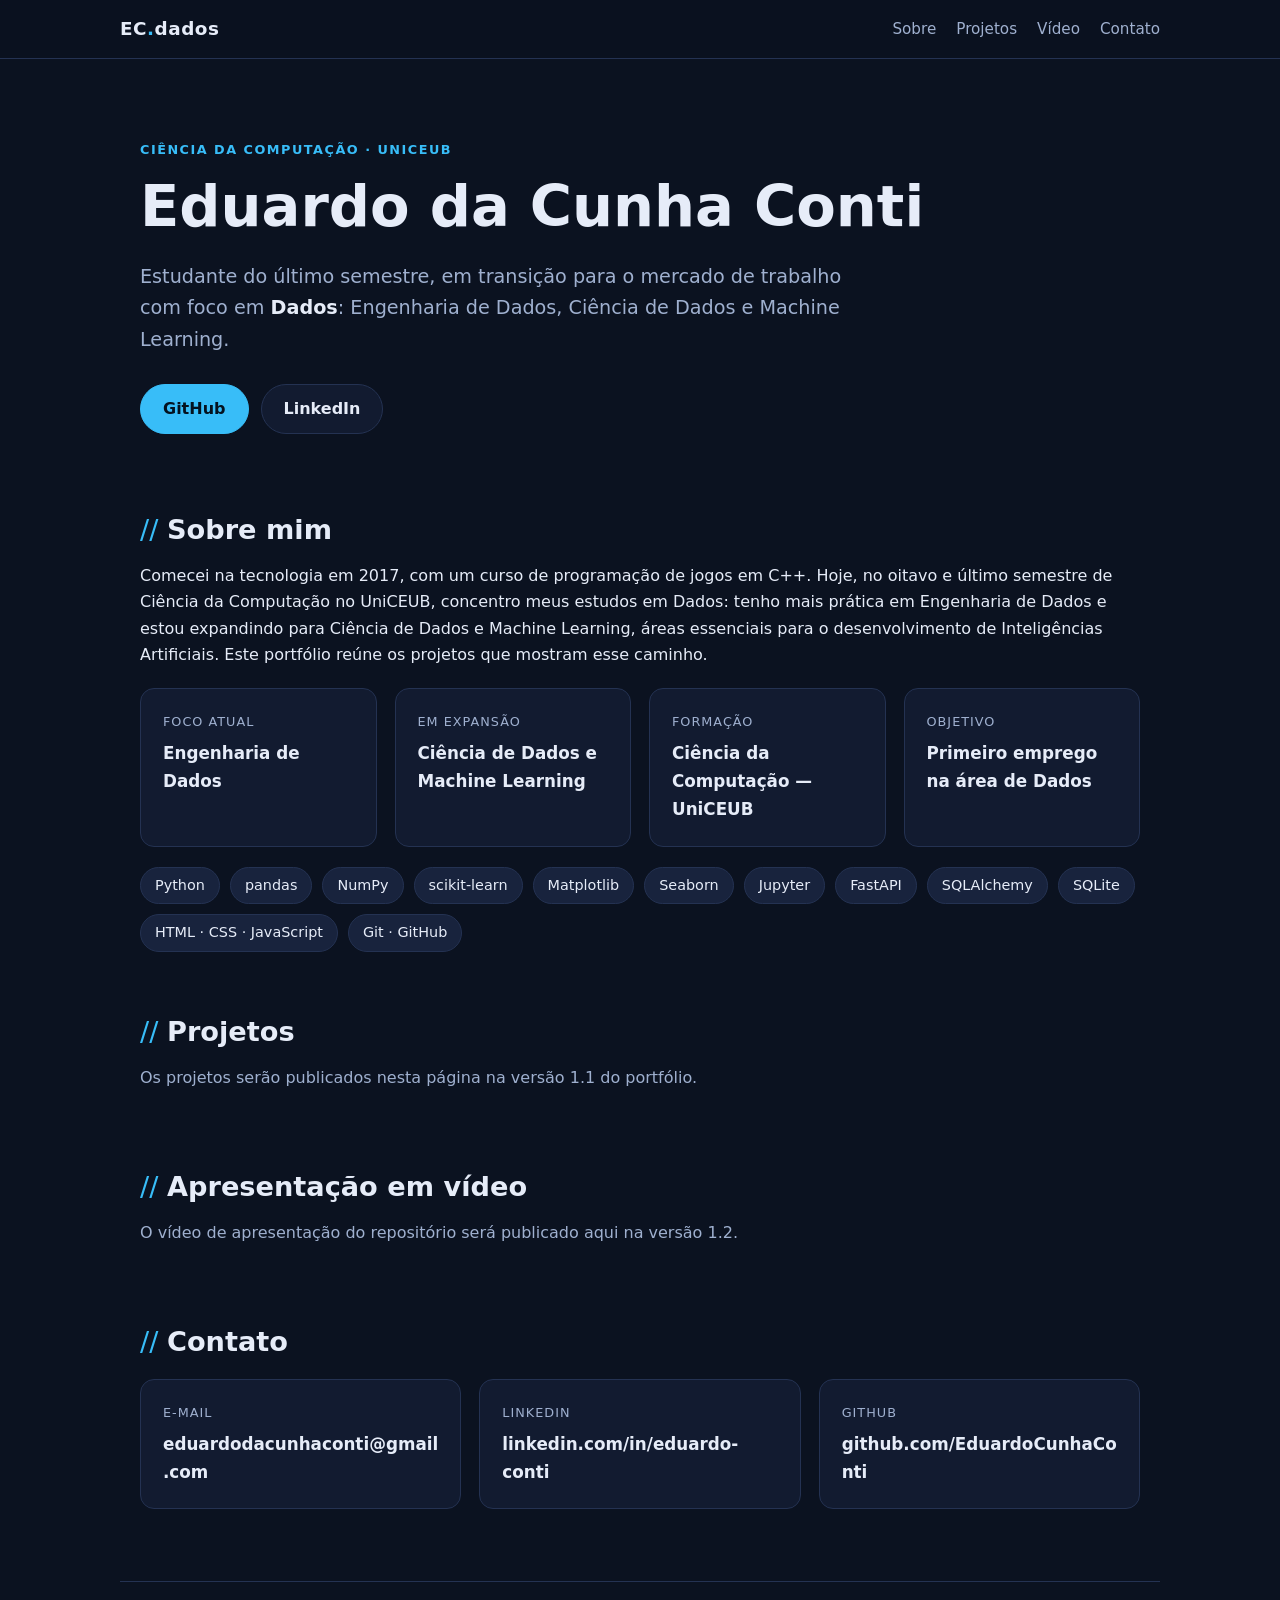
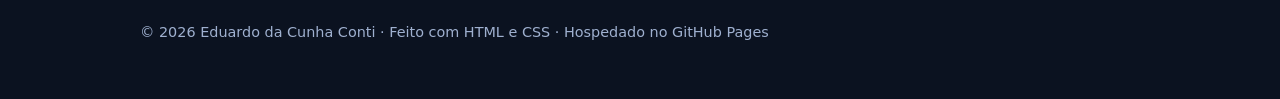
==== docs/index.html @ c6ce87ae "Página inicial do GitHub Pages" ====
<!DOCTYPE html>
<html lang="pt-BR">
<head>
  <meta charset="UTF-8">
  <meta name="viewport" content="width=device-width, initial-scale=1.0">
  <title>Eduardo Conti — Portfólio de Dados</title>
  <meta name="description" content="Portfólio de Eduardo da Cunha Conti: projetos de Engenharia de Dados, Ciência de Dados, Machine Learning e desenvolvimento em Python.">
  <meta name="theme-color" content="#0b1220">
  <link rel="icon" href="data:image/svg+xml,<svg xmlns='http://www.w3.org/2000/svg' viewBox='0 0 100 100'><text y='.9em' font-size='90'>📊</text></svg>">
  <link rel="stylesheet" href="style.css">
</head>
<body>

  <header class="topo">
    <a class="marca" href="#inicio">EC<span>.</span>dados</a>
    <nav aria-label="Navegação principal">
      <a href="#sobre">Sobre</a>
      <a href="#projetos">Projetos</a>
      <!--<a href="#documentos">Documentos</a>-->
      <a href="#video">Vídeo</a>
      <a href="#contato">Contato</a>
    </nav>
  </header>

  <main>

    <section id="inicio" class="hero">
      <p class="eyebrow">Ciência da Computação · UniCEUB</p>
      <h1>Eduardo da Cunha Conti</h1>
      <p class="lead">
        Estudante do último semestre, em transição para o mercado de trabalho com foco em
        <strong>Dados</strong>: Engenharia de Dados, Ciência de Dados e Machine Learning.
      </p>
      <div class="acoes">
        <a class="botao primario" href="https://github.com/EduardoCunhaConti" target="_blank" rel="noopener">GitHub</a>
        <a class="botao" href="https://www.linkedin.com/in/eduardo-conti" target="_blank" rel="noopener">LinkedIn</a>
      </div>
    </section>

    <section id="sobre">
      <h2>Sobre mim</h2>
      <p>
        Comecei na tecnologia em 2017, com um curso de programação de jogos em C++. Hoje, no oitavo
        e último semestre de Ciência da Computação no UniCEUB, concentro meus estudos em Dados: tenho
        mais prática em Engenharia de Dados e estou expandindo para Ciência de Dados e Machine Learning,
        áreas essenciais para o desenvolvimento de Inteligências Artificiais. Este portfólio reúne os
        projetos que mostram esse caminho.
      </p>

      <div class="grade quatro">
        <div class="cartao">
          <span class="rotulo">Foco atual</span>
          <span class="valor">Engenharia de Dados</span>
        </div>
        <div class="cartao">
          <span class="rotulo">Em expansão</span>
          <span class="valor">Ciência de Dados e Machine Learning</span>
        </div>
        <div class="cartao">
          <span class="rotulo">Formação</span>
          <span class="valor">Ciência da Computação — UniCEUB</span>
        </div>
        <div class="cartao">
          <span class="rotulo">Objetivo</span>
          <span class="valor">Primeiro emprego na área de Dados</span>
        </div>
      </div>

      <ul class="chips" aria-label="Tecnologias usadas nos projetos">
        <li>Python</li>
        <li>pandas</li>
        <li>NumPy</li>
        <li>scikit-learn</li>
        <li>Matplotlib</li>
        <li>Seaborn</li>
        <li>Jupyter</li>
        <li>FastAPI</li>
        <li>SQLAlchemy</li>
        <li>SQLite</li>
        <li>HTML · CSS · JavaScript</li>
        <li>Git · GitHub</li>
      </ul>
    </section>

    <section id="projetos">
      <h2>Projetos</h2>
      <p class="em-breve">Os projetos serão publicados nesta página na versão 1.1 do portfólio.</p>
    </section>

    <!--
    <section id="documentos">
      <h2>Documentos e slides</h2>
      <div class="grade">
        <article class="cartao">
          <h3>Documento de apresentação</h3>
          <p>Perfil, interesses de carreira e matriz do Study Hub (Google Docs).</p>
          <div class="links">
            <a href="https://docs.google.com/document/d/1NMVr5dt1AwrAR2Gh6zlucXKTuXcfq4UK/edit?usp=sharing" target="_blank" rel="noopener">Abrir documento →</a>
          </div>
        </article>
        <article class="cartao">
          <h3>Slides: matriz e arquitetura</h3>
          <p>Matriz de conteúdos e diagrama de hierarquia do portfólio (PDF).</p>
          <div class="links">
            <a href="documentos/StudyHub_Slides.pdf" target="_blank" rel="noopener">Abrir slides →</a>
          </div>
        </article>
        <article class="cartao">
          <h3>Pitch do Study Hub (Fase 1)</h3>
          <p>Vídeo de apresentação de 5 minutos no YouTube.</p>
          <div class="links">
            <a href="https://www.youtube.com/watch?v=4HhmMSSbhYc" target="_blank" rel="noopener">Assistir no YouTube →</a>
          </div>
        </article>
      </div>
    </section>
-->

    <section id="video">
      <h2>Apresentação em vídeo</h2>
      <p class="em-breve">O vídeo de apresentação do repositório será publicado aqui na versão 1.2.</p>
    </section>

    <section id="contato">
      <h2>Contato</h2>
      <div class="grade">
        <article class="cartao">
          <span class="rotulo">E-mail</span>
          <a class="valor" href="mailto:eduardodacunhaconti@gmail.com">eduardodacunhaconti@gmail.com</a>
        </article>
        <article class="cartao">
          <span class="rotulo">LinkedIn</span>
          <a class="valor" href="https://www.linkedin.com/in/eduardo-conti" target="_blank" rel="noopener">linkedin.com/in/eduardo-conti</a>
        </article>
        <article class="cartao">
          <span class="rotulo">GitHub</span>
          <a class="valor" href="https://github.com/EduardoCunhaConti" target="_blank" rel="noopener">github.com/EduardoCunhaConti</a>
        </article>
      </div>
    </section>

  </main>

  <footer>
    <p>© 2026 Eduardo da Cunha Conti · Feito com HTML e CSS · Hospedado no GitHub Pages</p>
  </footer>

</body>
</html>
---- docs/style.css ----
/* ============================================================
   PortfolioHub — Eduardo da Cunha Conti
   Folha de estilos do site (GitHub Pages)
   ============================================================ */

:root {
  --bg: #0b1220;
  --superficie: #121b30;
  --superficie-2: #18233d;
  --borda: #243252;
  --texto: #e6ecf8;
  --suave: #9fb0cf;
  --destaque: #38bdf8;
  --destaque-2: #818cf8;
  --raio: 14px;
  --largura: 1040px;
}

* { box-sizing: border-box; }

html { scroll-behavior: smooth; }

body {
  margin: 0;
  background: var(--bg);
  color: var(--texto);
  font-family: system-ui, -apple-system, "Segoe UI", Roboto, Arial, sans-serif;
  line-height: 1.65;
}

a { color: var(--destaque); text-decoration: none; }
a:hover { text-decoration: underline; }
a:focus-visible, .botao:focus-visible {
  outline: 3px solid var(--destaque-2);
  outline-offset: 3px;
  border-radius: 8px;
}

/* ---------- Cabeçalho ---------- */
.topo {
  position: sticky;
  top: 0;
  z-index: 10;
  display: flex;
  flex-wrap: wrap;
  align-items: center;
  justify-content: space-between;
  gap: 8px 24px;
  padding: 14px max(20px, calc((100% - var(--largura)) / 2));
  background: rgba(11, 18, 32, 0.92);
  border-bottom: 1px solid var(--borda);
  backdrop-filter: blur(8px);
}

.marca { font-weight: 800; font-size: 1.15rem; color: var(--texto); letter-spacing: 0.5px; }
.marca span { color: var(--destaque); }
.marca:hover { text-decoration: none; }

.topo nav { display: flex; flex-wrap: wrap; gap: 4px 20px; }
.topo nav a { color: var(--suave); font-size: 0.95rem; }
.topo nav a:hover { color: var(--texto); text-decoration: none; }

/* ---------- Estrutura geral ---------- */
main, footer { max-width: var(--largura); margin: 0 auto; padding: 0 20px; }

section { padding: 56px 0 8px; scroll-margin-top: 80px; }

h1, h2, h3 { line-height: 1.2; margin: 0 0 14px; }
h2 { font-size: 1.7rem; }
h2::before { content: "// "; color: var(--destaque); font-weight: 400; }
h3 { font-size: 1.1rem; }

.muted, .em-breve { color: var(--suave); }

/* ---------- Hero ---------- */
.hero { padding: 80px 0 24px; }
.eyebrow { color: var(--destaque); font-weight: 600; letter-spacing: 1.5px; text-transform: uppercase; font-size: 0.8rem; margin: 0 0 12px; }
.hero h1 { font-size: clamp(2.2rem, 6vw, 3.6rem); }
.lead { font-size: 1.2rem; color: var(--suave); max-width: 720px; }
.lead strong { color: var(--texto); }
.acoes { display: flex; flex-wrap: wrap; gap: 12px; margin-top: 28px; }

.botao {
  display: inline-block;
  padding: 11px 22px;
  border: 1px solid var(--borda);
  border-radius: 999px;
  color: var(--texto);
  font-weight: 600;
  background: var(--superficie);
}
.botao:hover { text-decoration: none; border-color: var(--destaque); }
.botao.primario { background: var(--destaque); border-color: var(--destaque); color: #04121f; }
.botao.primario:hover { filter: brightness(1.08); }

/* ---------- Cartões e grades ---------- */
.grade { display: grid; grid-template-columns: repeat(auto-fit, minmax(260px, 1fr)); gap: 18px; margin-top: 20px; }
.grade.quatro { grid-template-columns: repeat(auto-fit, minmax(210px, 1fr)); }

.cartao {
  display: flex;
  flex-direction: column;
  gap: 8px;
  padding: 22px;
  background: var(--superficie);
  border: 1px solid var(--borda);
  border-radius: var(--raio);
  transition: transform 0.15s ease, border-color 0.15s ease;
}
.cartao:hover { transform: translateY(-3px); border-color: var(--destaque); }
.cartao p { margin: 0; color: var(--suave); font-size: 0.97rem; }
.cartao .rotulo { color: var(--suave); font-size: 0.8rem; text-transform: uppercase; letter-spacing: 1px; }
.cartao .valor { font-size: 1.05rem; font-weight: 700; color: var(--texto); overflow-wrap: anywhere; }

.selo {
  align-self: flex-start;
  padding: 3px 11px;
  border-radius: 999px;
  font-size: 0.75rem;
  font-weight: 700;
  background: var(--superficie-2);
  color: var(--destaque);
  border: 1px solid var(--borda);
}
.selo.pessoal { color: #a5b4fc; }
.selo.curso { color: #86efac; }

.tags { font-size: 0.85rem; color: var(--destaque-2); }
.links { display: flex; flex-wrap: wrap; gap: 6px 16px; margin-top: auto; padding-top: 10px; font-size: 0.92rem; font-weight: 600; }

/* ---------- Tecnologias ---------- */
.chips { display: flex; flex-wrap: wrap; gap: 10px; padding: 0; margin: 20px 0 0; list-style: none; }
.chips li {
  padding: 6px 14px;
  background: var(--superficie-2);
  border: 1px solid var(--borda);
  border-radius: 999px;
  font-size: 0.9rem;
}

/* ---------- Vídeo ---------- */
.video { position: relative; width: 100%; aspect-ratio: 16 / 9; margin-top: 20px; border-radius: var(--raio); overflow: hidden; border: 1px solid var(--borda); }
.video iframe { position: absolute; inset: 0; width: 100%; height: 100%; border: 0; }

/* ---------- Rodapé ---------- */
footer { margin-top: 64px; padding-top: 24px; padding-bottom: 40px; border-top: 1px solid var(--borda); color: var(--suave); font-size: 0.9rem; }

@media (max-width: 560px) {
  section { padding-top: 40px; }
  .hero { padding-top: 48px; }
}
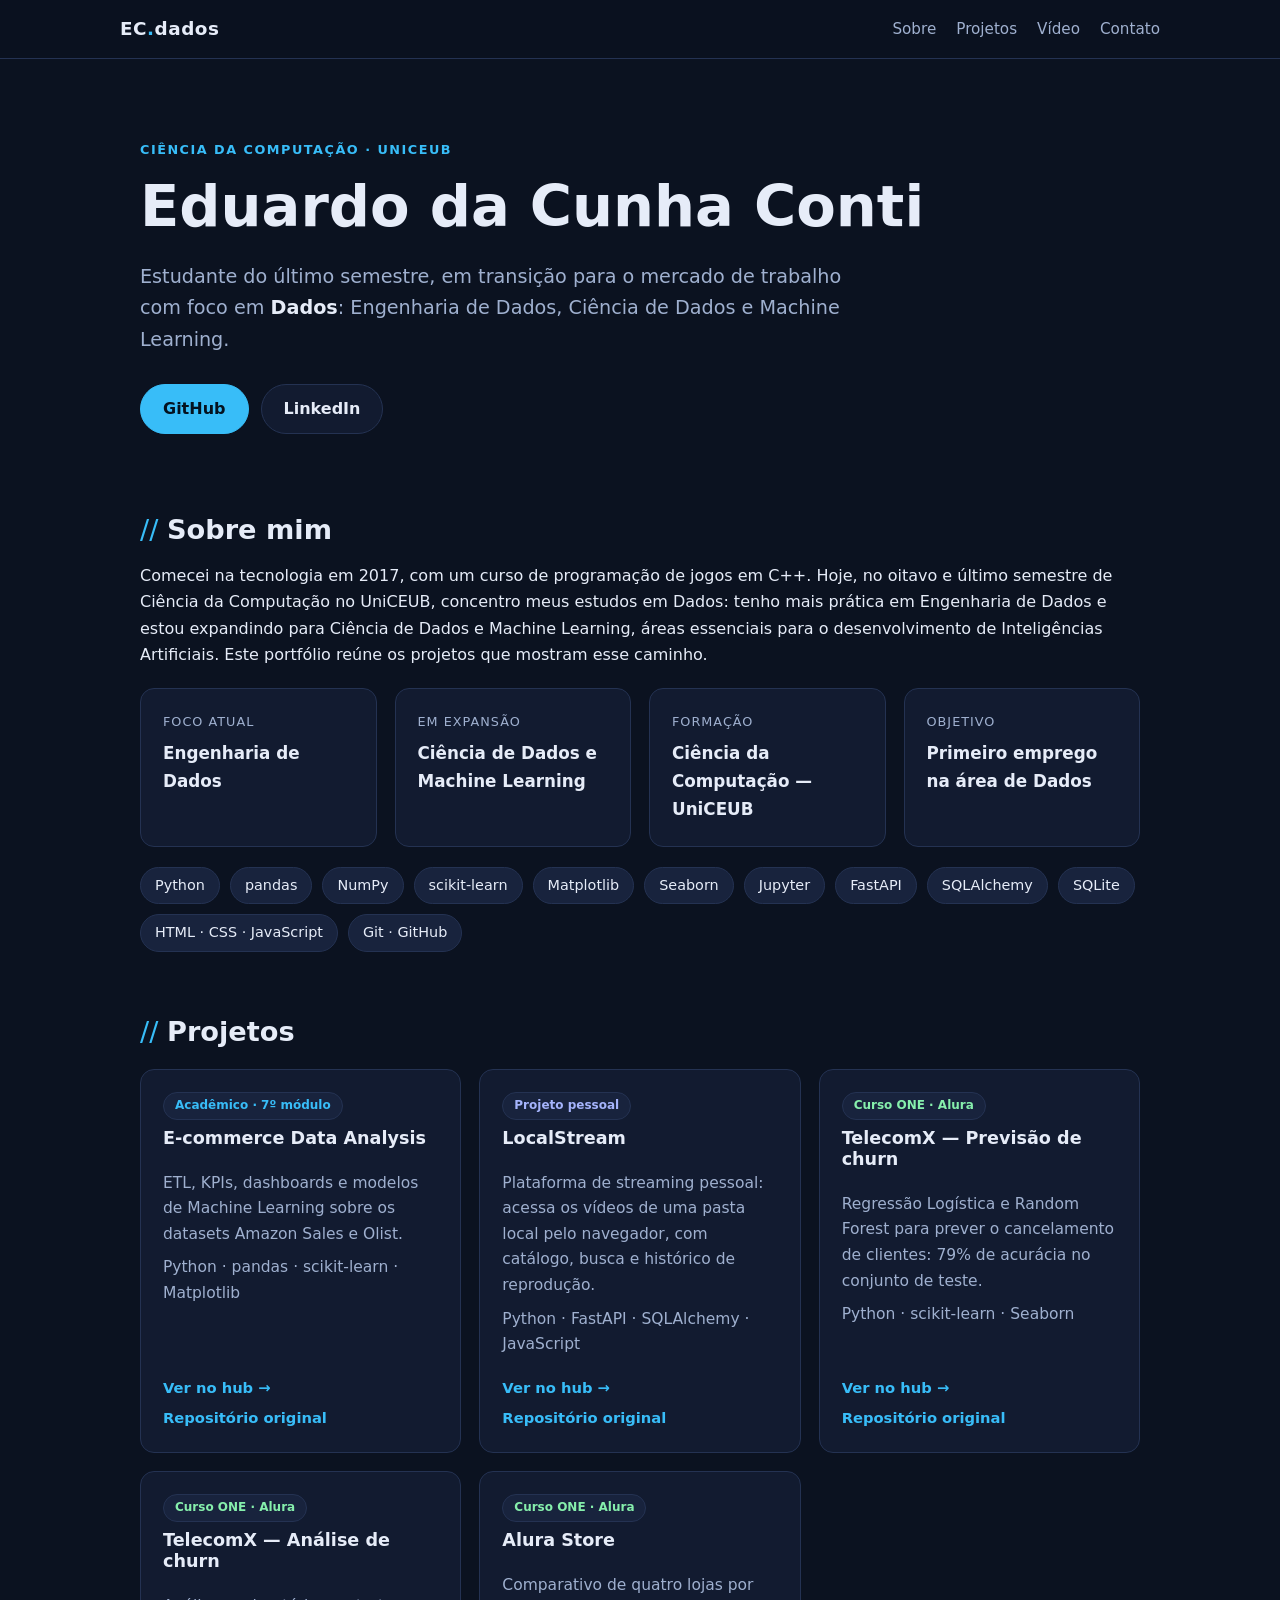
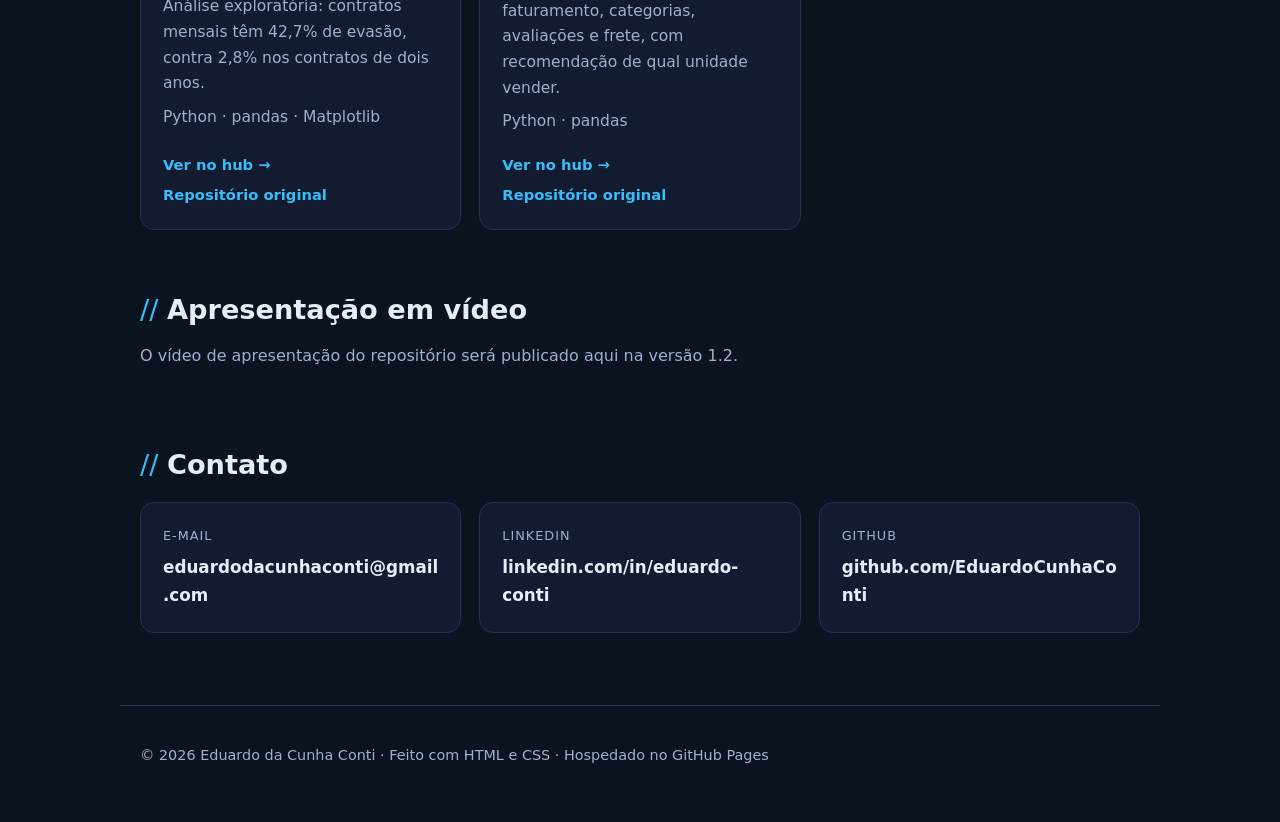
==== commit a5c6e4e5: "Exibição dos projetos na página" ====
--- a/docs/index.html
+++ b/docs/index.html
@@ -84,7 +84,63 @@
 
     <section id="projetos">
       <h2>Projetos</h2>
-      <p class="em-breve">Os projetos serão publicados nesta página na versão 1.1 do portfólio.</p>
+      <div class="grade">
+
+        <article class="cartao">
+          <span class="selo">Acadêmico · 7º módulo</span>
+          <h3>E-commerce Data Analysis</h3>
+          <p>ETL, KPIs, dashboards e modelos de Machine Learning sobre os datasets Amazon Sales e Olist.</p>
+          <p class="tags">Python · pandas · scikit-learn · Matplotlib</p>
+          <div class="links">
+            <a href="https://github.com/EduardoCunhaConti/PortfolioHub/tree/main/projetos-academicos/ciencia-de-dados-ecommerce" target="_blank" rel="noopener">Ver no hub →</a>
+            <a href="https://github.com/EduardoCunhaConti/Ecommerce-Data-Analysis" target="_blank" rel="noopener">Repositório original</a>
+          </div>
+        </article>
+
+        <article class="cartao">
+          <span class="selo pessoal">Projeto pessoal</span>
+          <h3>LocalStream</h3>
+          <p>Plataforma de streaming pessoal: acessa os vídeos de uma pasta local pelo navegador, com catálogo, busca e histórico de reprodução.</p>
+          <p class="tags">Python · FastAPI · SQLAlchemy · JavaScript</p>
+          <div class="links">
+            <a href="https://github.com/EduardoCunhaConti/PortfolioHub/tree/main/projetos-pessoais/localstream" target="_blank" rel="noopener">Ver no hub →</a>
+            <a href="https://github.com/EduardoCunhaConti/LocalStream" target="_blank" rel="noopener">Repositório original</a>
+          </div>
+        </article>
+
+        <article class="cartao">
+          <span class="selo curso">Curso ONE · Alura</span>
+          <h3>TelecomX — Previsão de churn</h3>
+          <p>Regressão Logística e Random Forest para prever o cancelamento de clientes: 79% de acurácia no conjunto de teste.</p>
+          <p class="tags">Python · scikit-learn · Seaborn</p>
+          <div class="links">
+            <a href="https://github.com/EduardoCunhaConti/PortfolioHub/tree/main/projetos-de-cursos/alura-telecomx-parte-2" target="_blank" rel="noopener">Ver no hub →</a>
+            <a href="https://github.com/EduardoCunhaConti/Challenge-Alura-TelecomX-Parte-2" target="_blank" rel="noopener">Repositório original</a>
+          </div>
+        </article>
+
+        <article class="cartao">
+          <span class="selo curso">Curso ONE · Alura</span>
+          <h3>TelecomX — Análise de churn</h3>
+          <p>Análise exploratória: contratos mensais têm 42,7% de evasão, contra 2,8% nos contratos de dois anos.</p>
+          <p class="tags">Python · pandas · Matplotlib</p>
+          <div class="links">
+            <a href="https://github.com/EduardoCunhaConti/PortfolioHub/tree/main/projetos-de-cursos/alura-telecomx-parte-1" target="_blank" rel="noopener">Ver no hub →</a>
+            <a href="https://github.com/EduardoCunhaConti/Challenge-Alura-TelecomX" target="_blank" rel="noopener">Repositório original</a>
+          </div>
+        </article>
+
+        <article class="cartao">
+          <span class="selo curso">Curso ONE · Alura</span>
+          <h3>Alura Store</h3>
+          <p>Comparativo de quatro lojas por faturamento, categorias, avaliações e frete, com recomendação de qual unidade vender.</p>
+          <p class="tags">Python · pandas</p>
+          <div class="links">
+            <a href="https://github.com/EduardoCunhaConti/PortfolioHub/tree/main/projetos-de-cursos/alura-store" target="_blank" rel="noopener">Ver no hub →</a>
+            <a href="https://github.com/EduardoCunhaConti/Challenge-Alura-Store" target="_blank" rel="noopener">Repositório original</a>
+          </div>
+        </article>
+      </div>
     </section>
 
     <!--
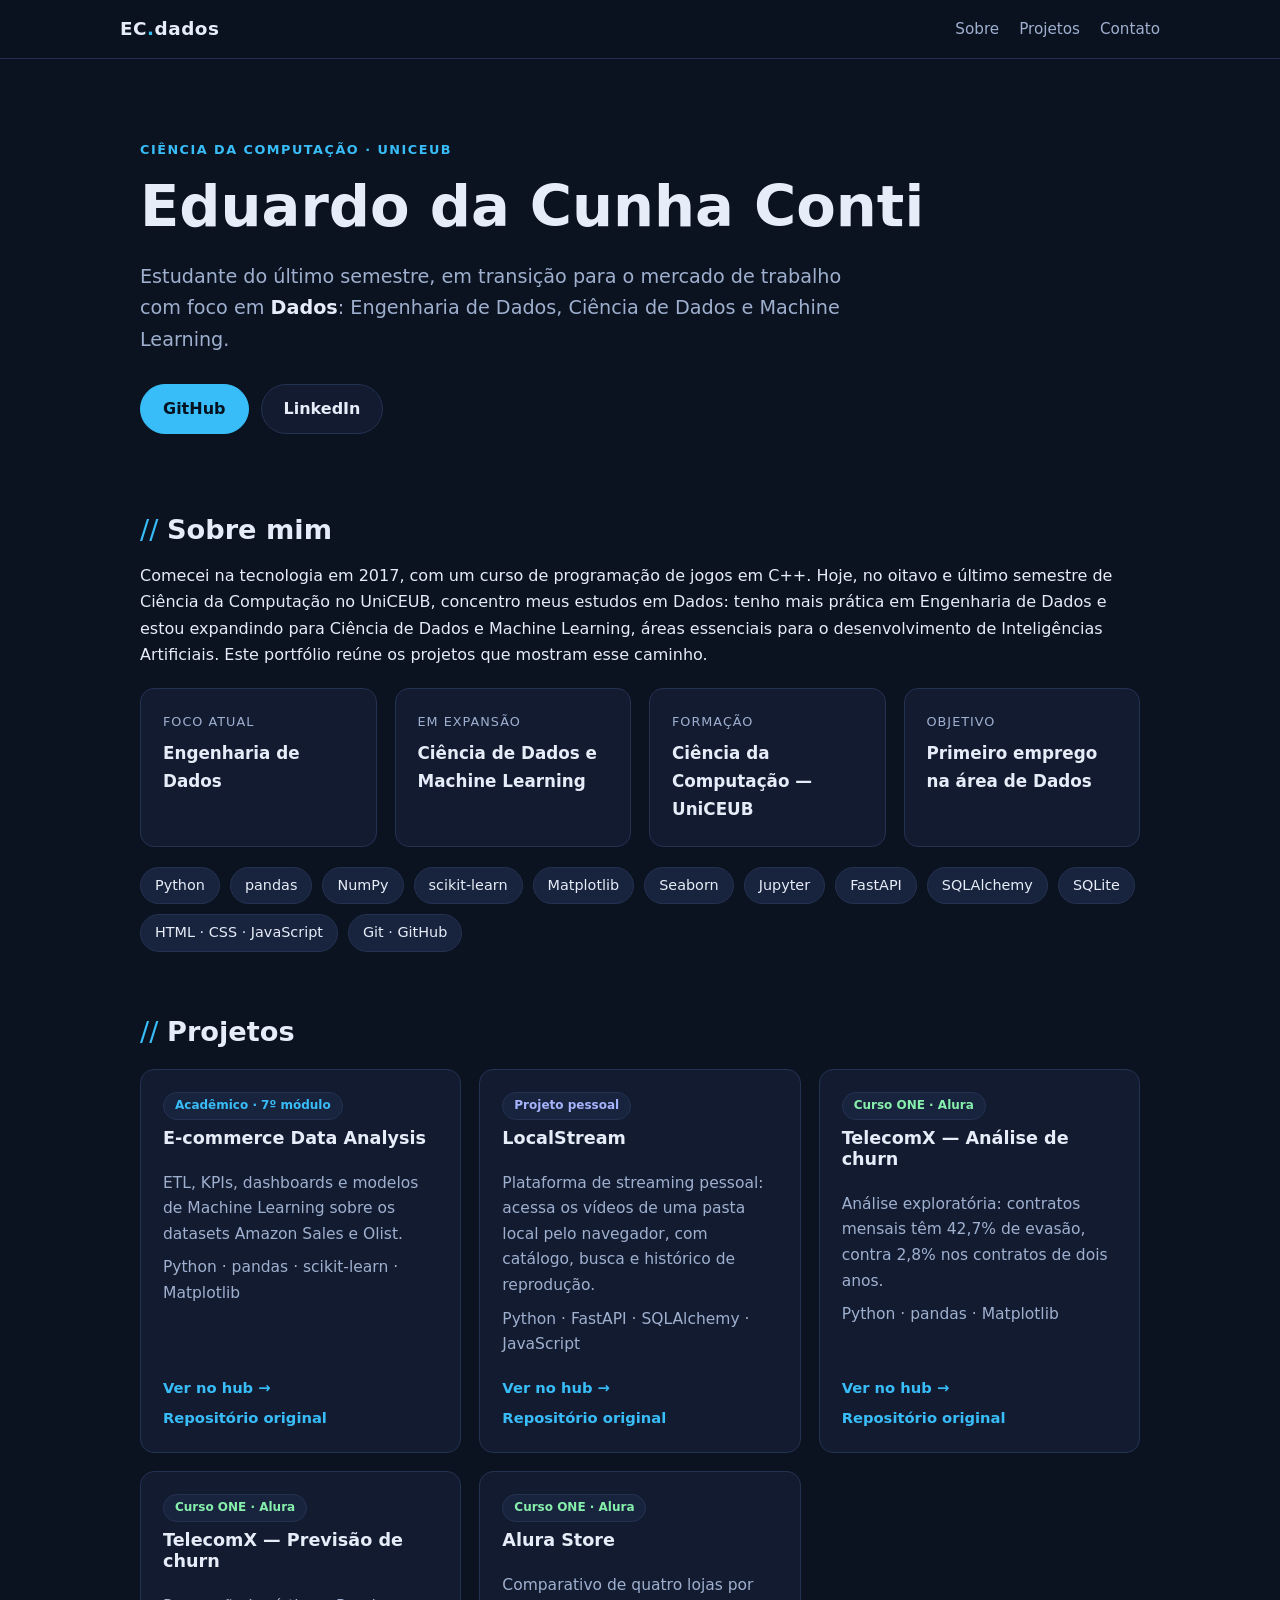
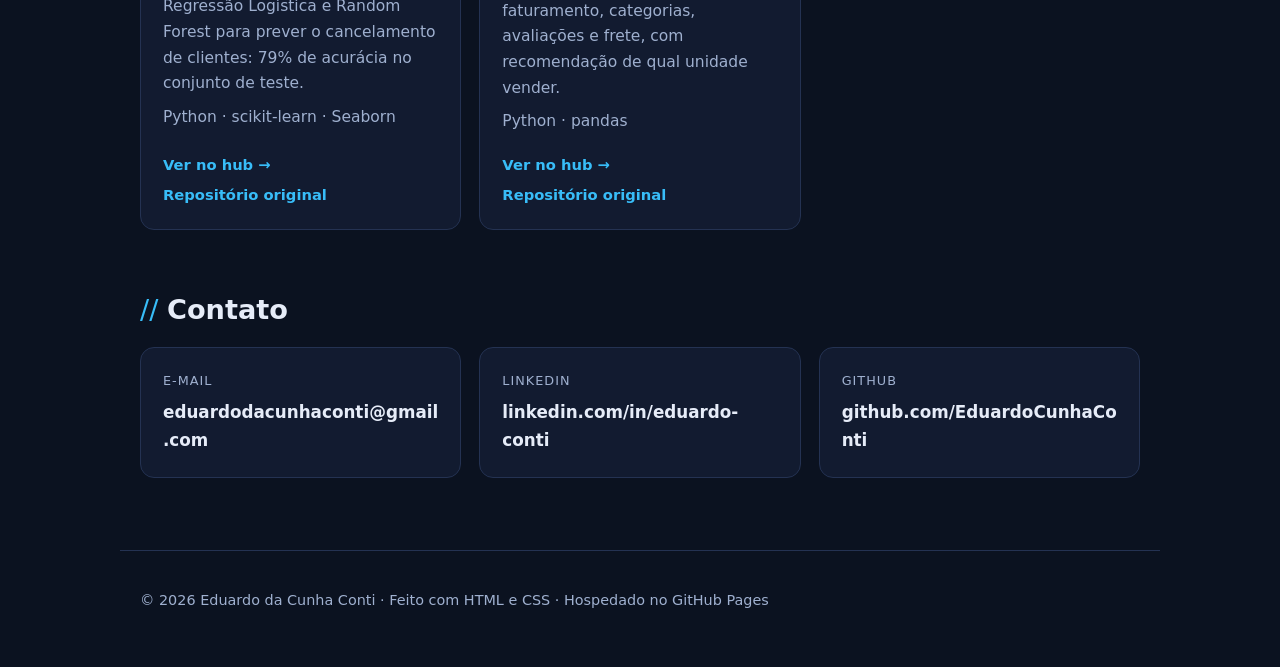
==== commit ab28e4ec: "Remoção da seção de vídeo do site" ====
--- a/docs/index.html
+++ b/docs/index.html
@@ -16,8 +16,6 @@
     <nav aria-label="Navegação principal">
       <a href="#sobre">Sobre</a>
       <a href="#projetos">Projetos</a>
-      <!--<a href="#documentos">Documentos</a>-->
-      <a href="#video">Vídeo</a>
       <a href="#contato">Contato</a>
     </nav>
   </header>
@@ -107,7 +105,18 @@
             <a href="https://github.com/EduardoCunhaConti/LocalStream" target="_blank" rel="noopener">Repositório original</a>
           </div>
         </article>
-
+        
+        <article class="cartao">
+          <span class="selo curso">Curso ONE · Alura</span>
+          <h3>TelecomX — Análise de churn</h3>
+          <p>Análise exploratória: contratos mensais têm 42,7% de evasão, contra 2,8% nos contratos de dois anos.</p>
+          <p class="tags">Python · pandas · Matplotlib</p>
+          <div class="links">
+            <a href="https://github.com/EduardoCunhaConti/PortfolioHub/tree/main/projetos-de-cursos/alura-telecomx-parte-1" target="_blank" rel="noopener">Ver no hub →</a>
+            <a href="https://github.com/EduardoCunhaConti/Challenge-Alura-TelecomX" target="_blank" rel="noopener">Repositório original</a>
+          </div>
+        </article>
+        
         <article class="cartao">
           <span class="selo curso">Curso ONE · Alura</span>
           <h3>TelecomX — Previsão de churn</h3>
@@ -116,17 +125,6 @@
           <div class="links">
             <a href="https://github.com/EduardoCunhaConti/PortfolioHub/tree/main/projetos-de-cursos/alura-telecomx-parte-2" target="_blank" rel="noopener">Ver no hub →</a>
             <a href="https://github.com/EduardoCunhaConti/Challenge-Alura-TelecomX-Parte-2" target="_blank" rel="noopener">Repositório original</a>
-          </div>
-        </article>
-
-        <article class="cartao">
-          <span class="selo curso">Curso ONE · Alura</span>
-          <h3>TelecomX — Análise de churn</h3>
-          <p>Análise exploratória: contratos mensais têm 42,7% de evasão, contra 2,8% nos contratos de dois anos.</p>
-          <p class="tags">Python · pandas · Matplotlib</p>
-          <div class="links">
-            <a href="https://github.com/EduardoCunhaConti/PortfolioHub/tree/main/projetos-de-cursos/alura-telecomx-parte-1" target="_blank" rel="noopener">Ver no hub →</a>
-            <a href="https://github.com/EduardoCunhaConti/Challenge-Alura-TelecomX" target="_blank" rel="noopener">Repositório original</a>
           </div>
         </article>
 
@@ -141,40 +139,6 @@
           </div>
         </article>
       </div>
-    </section>
-
-    <!--
-    <section id="documentos">
-      <h2>Documentos e slides</h2>
-      <div class="grade">
-        <article class="cartao">
-          <h3>Documento de apresentação</h3>
-          <p>Perfil, interesses de carreira e matriz do Study Hub (Google Docs).</p>
-          <div class="links">
-            <a href="https://docs.google.com/document/d/1NMVr5dt1AwrAR2Gh6zlucXKTuXcfq4UK/edit?usp=sharing" target="_blank" rel="noopener">Abrir documento →</a>
-          </div>
-        </article>
-        <article class="cartao">
-          <h3>Slides: matriz e arquitetura</h3>
-          <p>Matriz de conteúdos e diagrama de hierarquia do portfólio (PDF).</p>
-          <div class="links">
-            <a href="documentos/StudyHub_Slides.pdf" target="_blank" rel="noopener">Abrir slides →</a>
-          </div>
-        </article>
-        <article class="cartao">
-          <h3>Pitch do Study Hub (Fase 1)</h3>
-          <p>Vídeo de apresentação de 5 minutos no YouTube.</p>
-          <div class="links">
-            <a href="https://www.youtube.com/watch?v=4HhmMSSbhYc" target="_blank" rel="noopener">Assistir no YouTube →</a>
-          </div>
-        </article>
-      </div>
-    </section>
--->
-
-    <section id="video">
-      <h2>Apresentação em vídeo</h2>
-      <p class="em-breve">O vídeo de apresentação do repositório será publicado aqui na versão 1.2.</p>
     </section>
 
     <section id="contato">
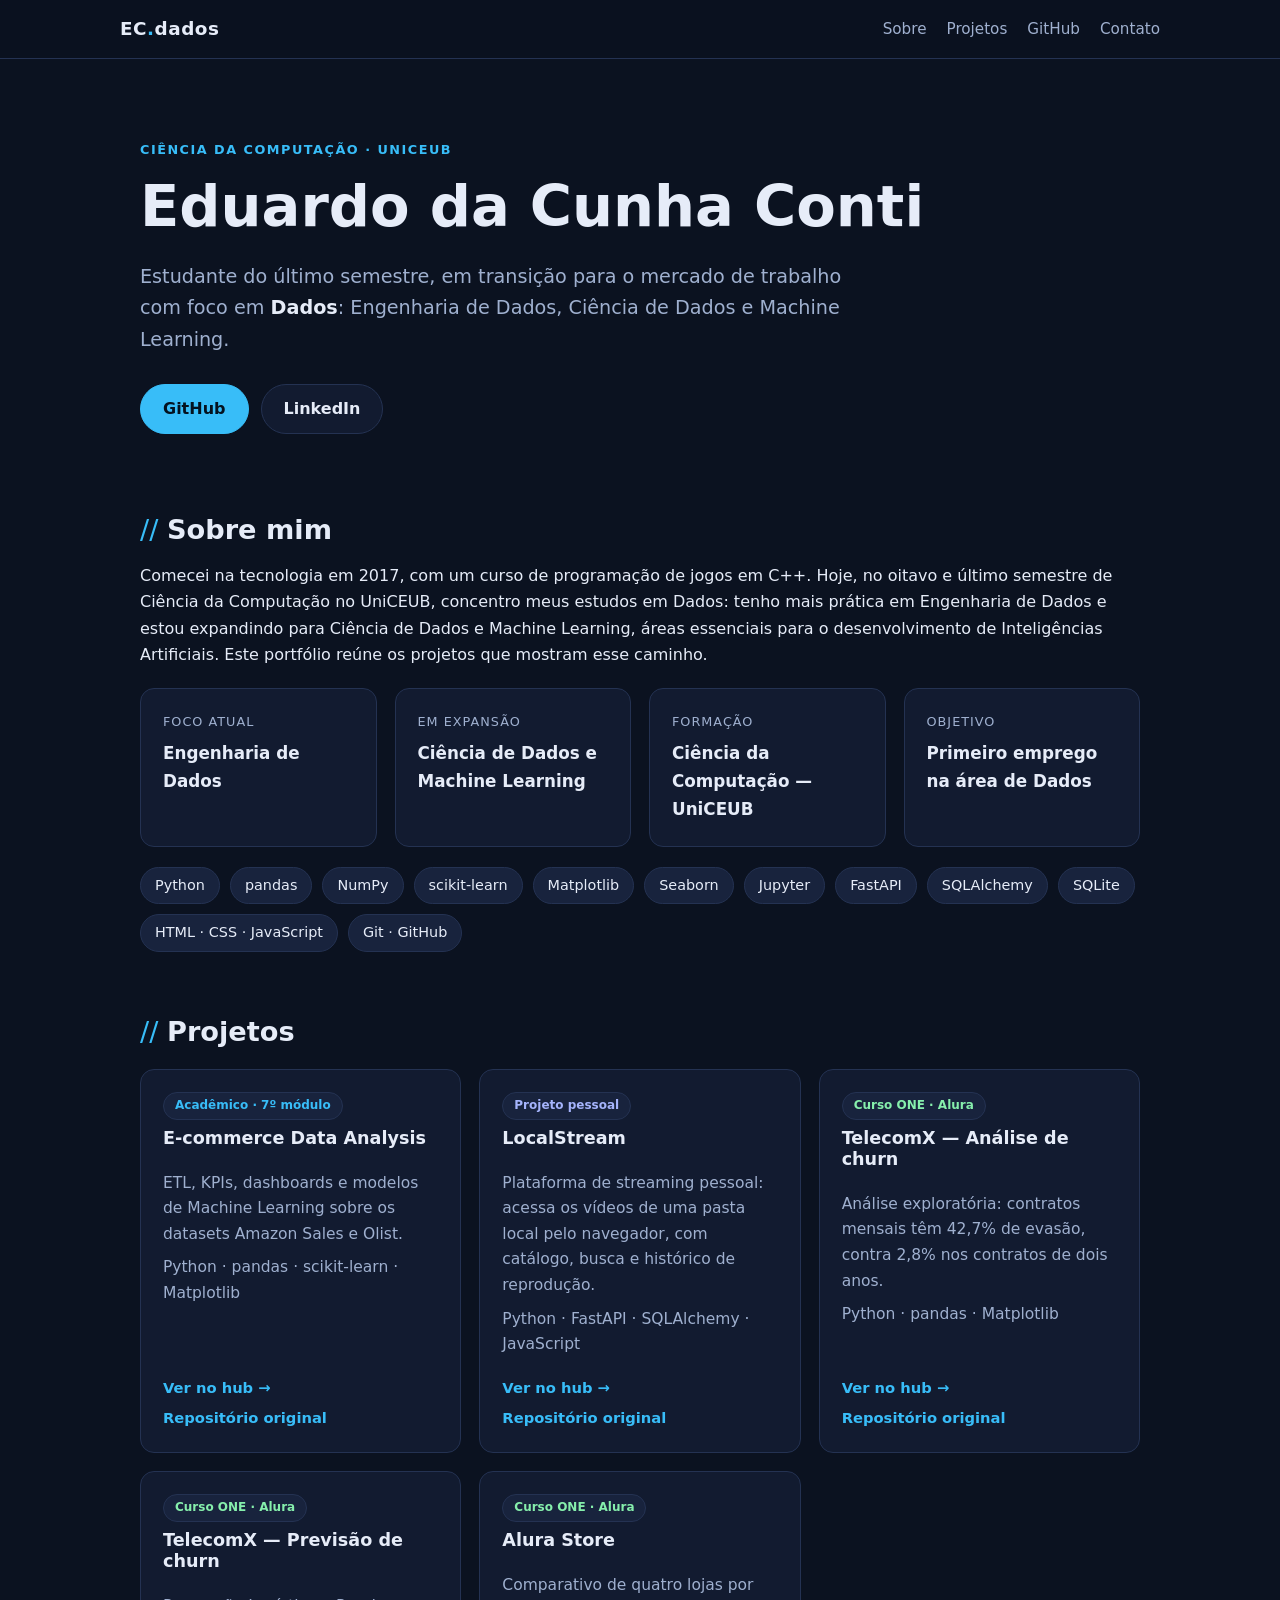
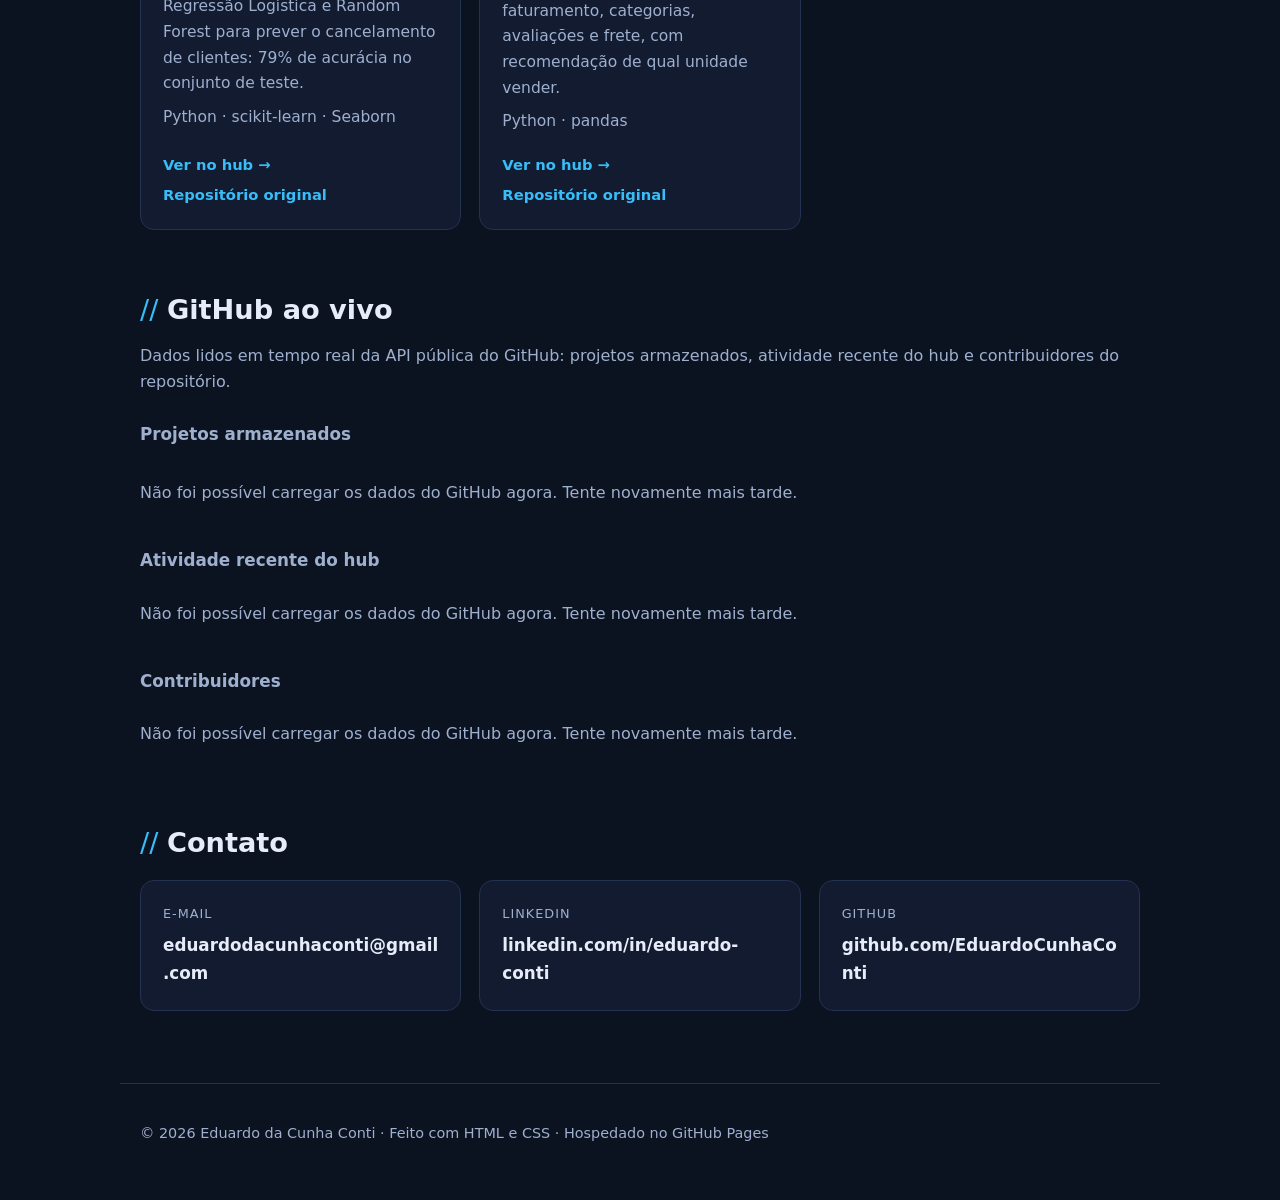
==== commit ede2b92b: "feat(site): exibe projetos, atividade e contribuidores vindos do GitHub" ====
--- a/docs/index.html
+++ b/docs/index.html
@@ -5,6 +5,11 @@
   <meta name="viewport" content="width=device-width, initial-scale=1.0">
   <title>Eduardo Conti — Portfólio de Dados</title>
   <meta name="description" content="Portfólio de Eduardo da Cunha Conti: projetos de Engenharia de Dados, Ciência de Dados, Machine Learning e desenvolvimento em Python.">
+  <meta property="og:type" content="website">
+  <meta property="og:title" content="Eduardo Conti — Portfólio de Dados">
+  <meta property="og:description" content="Projetos de Engenharia de Dados, Ciência de Dados e Machine Learning.">
+  <meta property="og:url" content="https://eduardocunhaconti.github.io/PortfolioHub/">
+  <meta property="og:locale" content="pt_BR">
   <meta name="theme-color" content="#0b1220">
   <link rel="icon" href="data:image/svg+xml,<svg xmlns='http://www.w3.org/2000/svg' viewBox='0 0 100 100'><text y='.9em' font-size='90'>📊</text></svg>">
   <link rel="stylesheet" href="style.css">
@@ -16,6 +21,7 @@
     <nav aria-label="Navegação principal">
       <a href="#sobre">Sobre</a>
       <a href="#projetos">Projetos</a>
+      <a href="#github">GitHub</a>
       <a href="#contato">Contato</a>
     </nav>
   </header>
@@ -141,6 +147,20 @@
       </div>
     </section>
 
+    <section id="github">
+      <h2>GitHub ao vivo</h2>
+      <p class="muted">Dados lidos em tempo real da API pública do GitHub: projetos armazenados, atividade recente do hub e contribuidores do repositório.</p>
+
+      <h3 class="sub-titulo">Projetos armazenados</h3>
+      <div class="grade" id="gh-repos"><p class="muted">Carregando…</p></div>
+
+      <h3 class="sub-titulo">Atividade recente do hub</h3>
+      <ul class="lista-gh" id="gh-commits"><li class="muted">Carregando…</li></ul>
+
+      <h3 class="sub-titulo">Contribuidores</h3>
+      <div class="equipe" id="gh-contribuidores"><p class="muted">Carregando…</p></div>
+    </section>
+
     <section id="contato">
       <h2>Contato</h2>
       <div class="grade">
@@ -165,5 +185,7 @@
     <p>© 2026 Eduardo da Cunha Conti · Feito com HTML e CSS · Hospedado no GitHub Pages</p>
   </footer>
 
+  <script src="github-api.js" defer></script>
+
 </body>
 </html>
--- a/docs/style.css
+++ b/docs/style.css
@@ -148,4 +148,14 @@
 @media (max-width: 560px) {
   section { padding-top: 40px; }
   .hero { padding-top: 48px; }
-}+}
+
+/* ---------- GitHub ao vivo ---------- */
+.sub-titulo { margin: 28px 0 0; font-size: 1.05rem; color: var(--suave); }
+.lista-gh { list-style: none; padding: 0; margin: 14px 0 0; display: grid; gap: 10px; }
+.lista-gh li { padding: 12px 16px; background: var(--superficie); border: 1px solid var(--borda); border-radius: var(--raio); }
+.lista-gh .meta { display: block; color: var(--suave); font-size: 0.85rem; }
+.equipe { display: flex; flex-wrap: wrap; gap: 14px; margin-top: 14px; }
+.membro { display: flex; align-items: center; gap: 10px; padding: 8px 16px 8px 8px; background: var(--superficie); border: 1px solid var(--borda); border-radius: 999px; color: var(--texto); }
+.membro:hover { text-decoration: none; border-color: var(--destaque); }
+.membro img { width: 36px; height: 36px; border-radius: 50%; }
